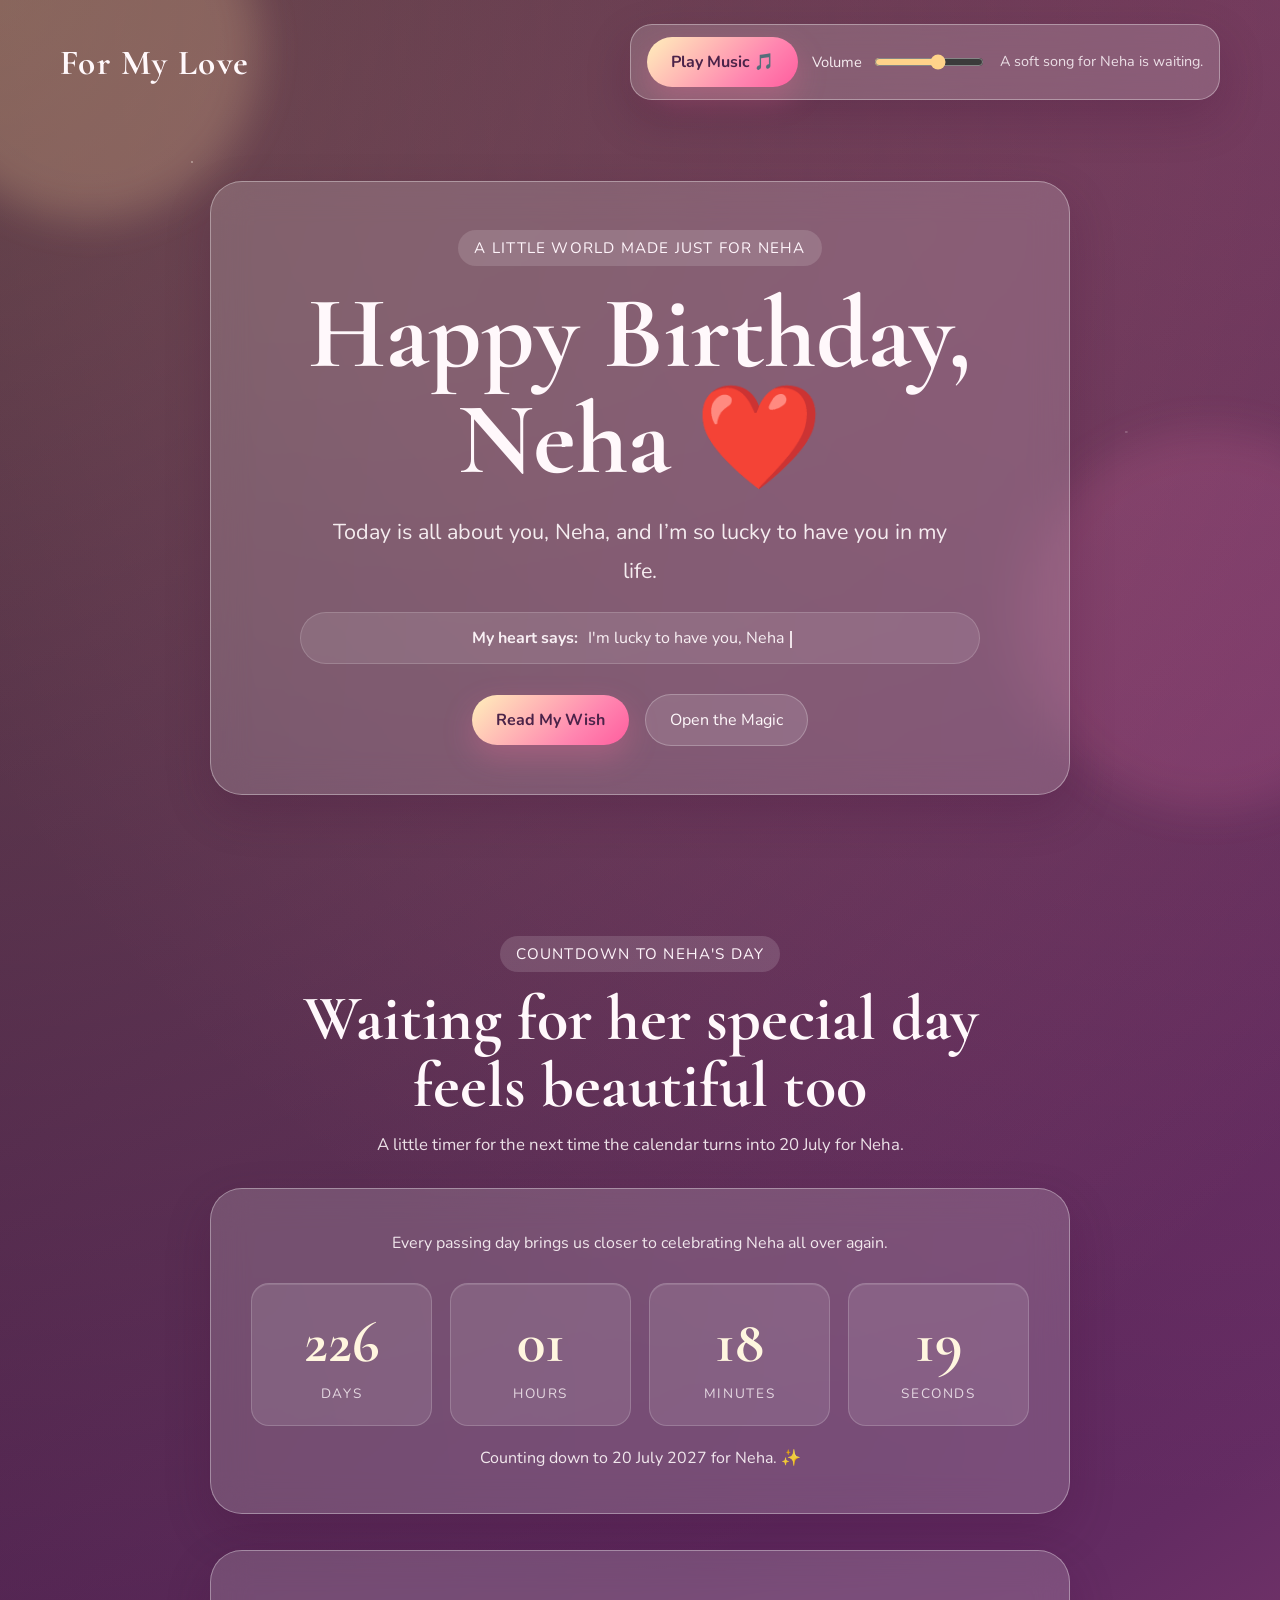
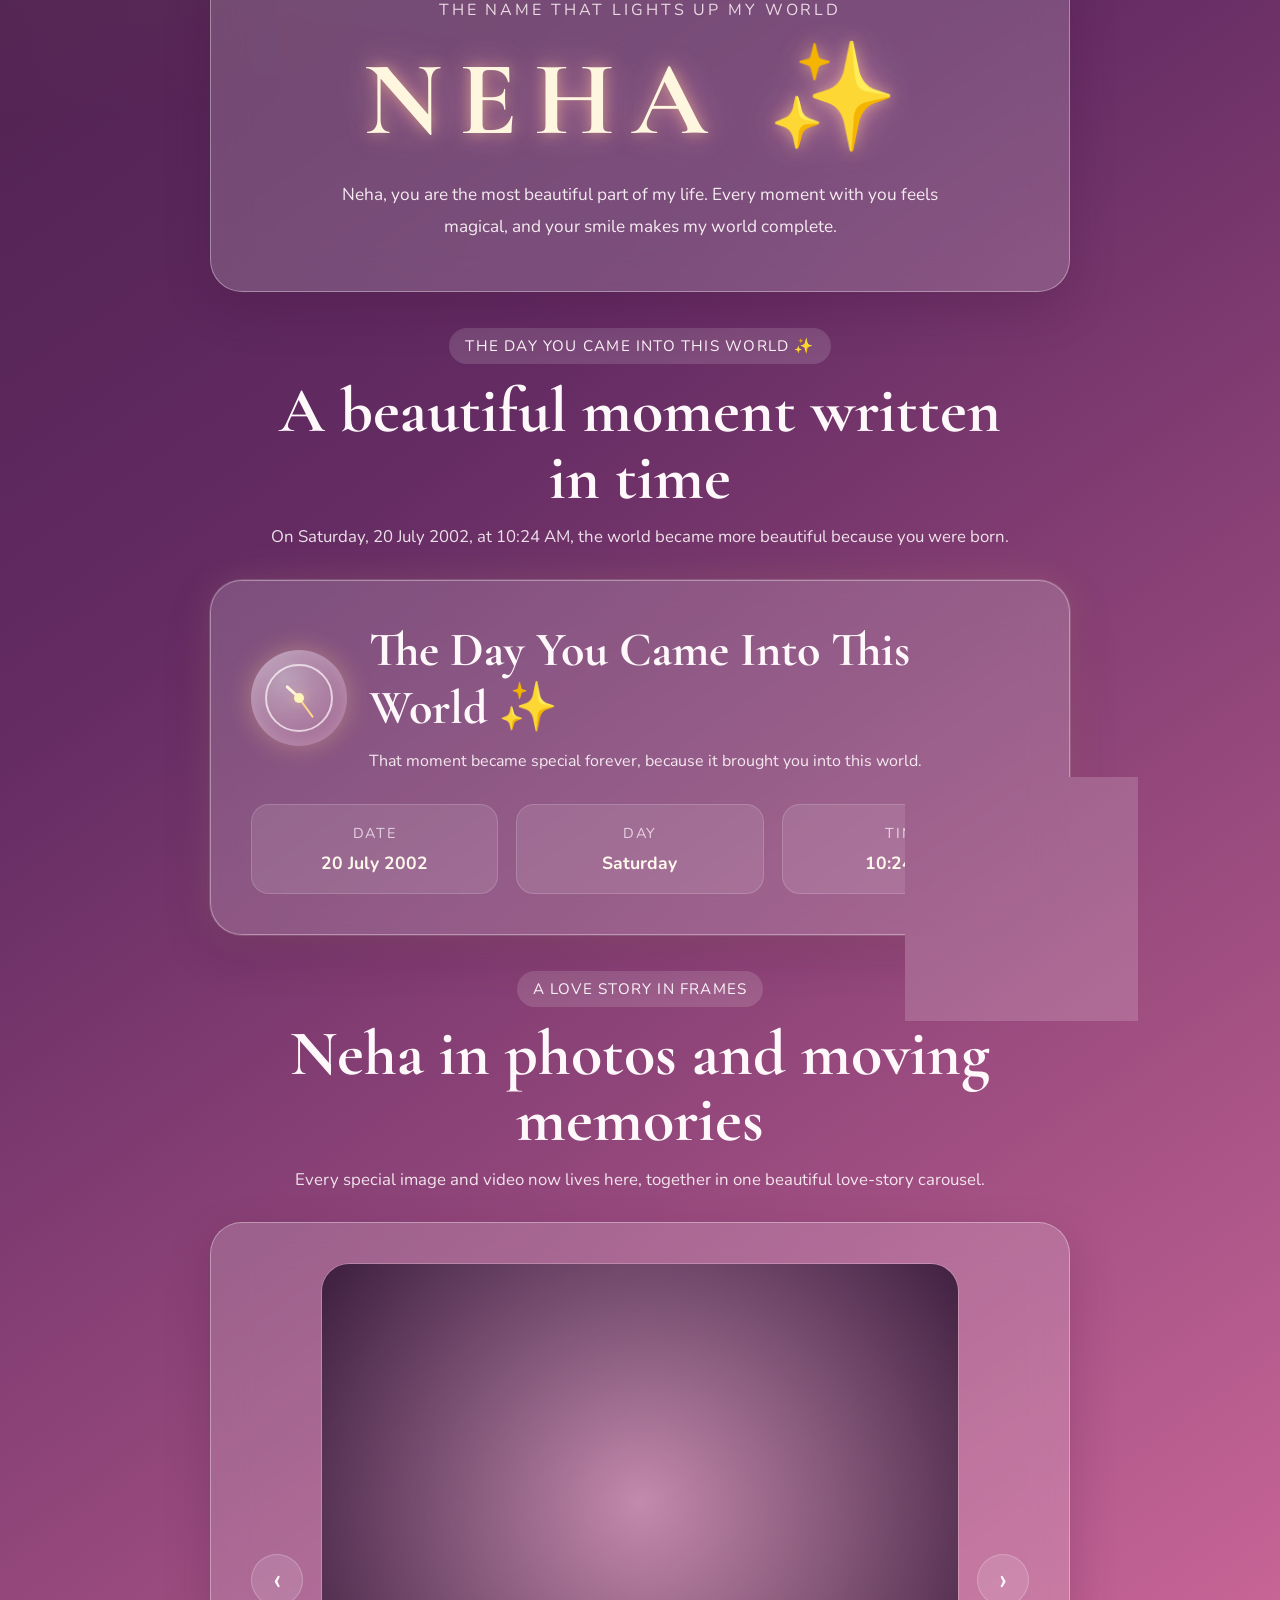
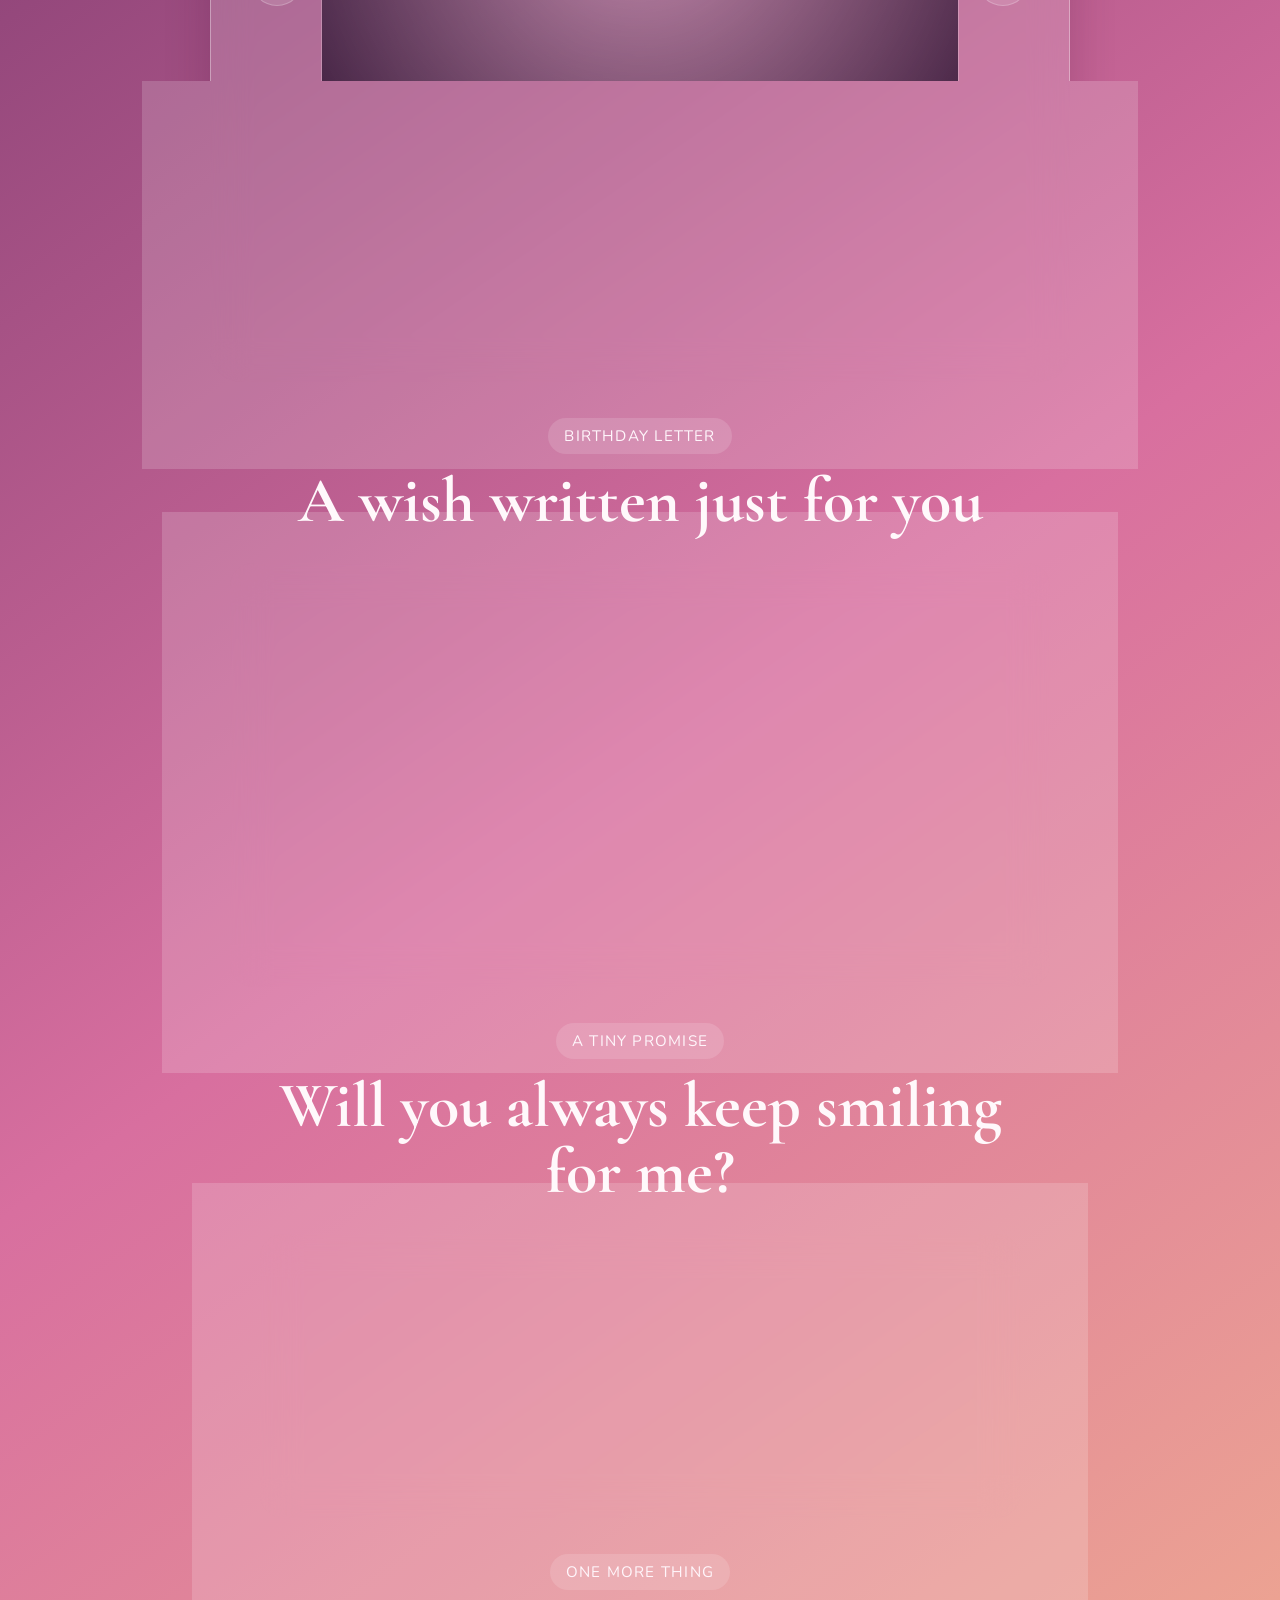
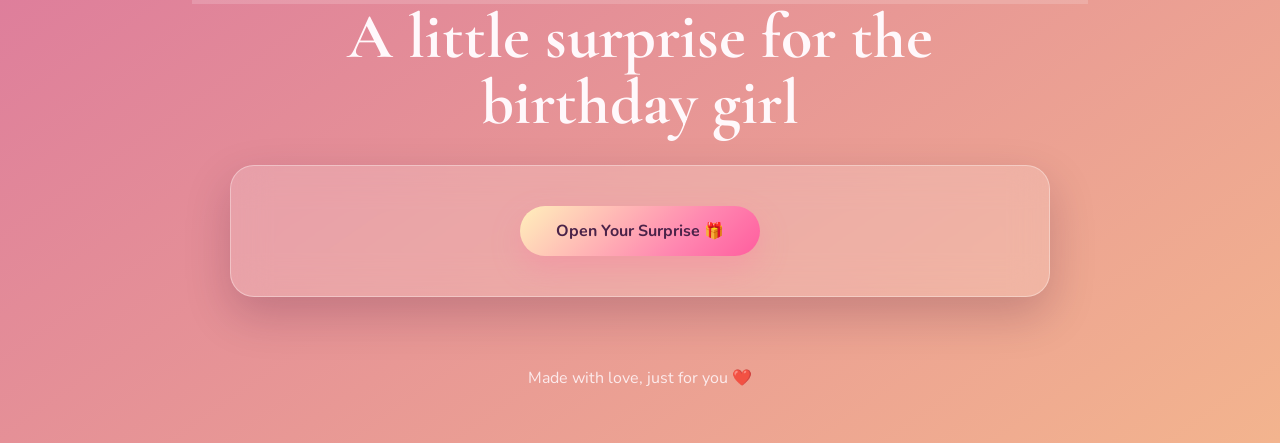
==== index.html @ b8c67d90 "first commit" ====
<!DOCTYPE html>
<html lang="en">
  <head>
    <meta charset="UTF-8" />
    <meta name="viewport" content="width=device-width, initial-scale=1.0" />
    <title>Happy Birthday, Neha</title>
    <link rel="preconnect" href="https://fonts.googleapis.com" />
    <link rel="preconnect" href="https://fonts.gstatic.com" crossorigin />
    <link
      href="https://fonts.googleapis.com/css2?family=Cormorant+Garamond:wght@500;600;700&family=Nunito:wght@400;500;600;700&display=swap"
      rel="stylesheet"
    />
    <link rel="stylesheet" href="style.css" />
  </head>
  <body>
    <div class="night-sky" aria-hidden="true"></div>
    <div class="background-glow background-glow-one"></div>
    <div class="background-glow background-glow-two"></div>

    <!-- Decorative floating elements created by JavaScript -->
    <div class="floating-decor" id="floatingDecor" aria-hidden="true"></div>
    <div class="petal-layer" id="petalLayer" aria-hidden="true"></div>

    <header class="hero">
      <nav class="top-bar">
        <div class="brand">For My Love</div>
        <div class="music-panel glass-card">
          <button class="music-button" id="musicToggle" type="button" aria-pressed="false">
            Play Music 🎵
          </button>
          <label class="volume-wrap" for="volumeControl">
            <span>Volume</span>
            <input
              id="volumeControl"
              class="volume-control"
              type="range"
              min="0"
              max="1"
              step="0.05"
              value="0.6"
            />
          </label>
          <p class="music-status" id="musicStatus">A soft song for Neha is waiting.</p>
        </div>
      </nav>

      <section class="hero-content glass-card">
        <p class="hero-tag">A little world made just for Neha</p>
        <h1>Happy Birthday, Neha ❤️</h1>
        <p class="hero-subtitle">
          Today is all about you, Neha, and I’m so lucky to have you in my life.
        </p>
        <div class="typing-wrapper">
          <span class="typing-prefix">My heart says:</span>
          <span class="typing-text" id="typingText" aria-live="polite"></span>
        </div>
        <div class="hero-actions">
          <a class="primary-button" href="#message">Read My Wish</a>
          <a class="secondary-button" href="#birthStory">Open the Magic</a>
        </div>
      </section>
    </header>

    <main>
      <section class="countdown-section section-shell" id="countdown">
        <div class="section-heading">
          <span class="eyebrow">Countdown To Neha's Day</span>
          <h2>Waiting for her special day feels beautiful too</h2>
          <p>
            A little timer for the next time the calendar turns into 20 July for Neha.
          </p>
        </div>

        <div class="countdown-card glass-card">
          <p class="countdown-intro">
            Every passing day brings us closer to celebrating Neha all over again.
          </p>
          <div class="countdown-grid" aria-live="polite">
            <article class="countdown-item">
              <span class="countdown-value" id="daysValue">00</span>
              <span class="countdown-label">Days</span>
            </article>
            <article class="countdown-item">
              <span class="countdown-value" id="hoursValue">00</span>
              <span class="countdown-label">Hours</span>
            </article>
            <article class="countdown-item">
              <span class="countdown-value" id="minutesValue">00</span>
              <span class="countdown-label">Minutes</span>
            </article>
            <article class="countdown-item">
              <span class="countdown-value" id="secondsValue">00</span>
              <span class="countdown-label">Seconds</span>
            </article>
          </div>
          <p class="countdown-note" id="countdownNote">
            Counting down to the next birthday sunrise for Neha. ✨
          </p>
        </div>
      </section>

      <section class="name-section section-shell">
        <div class="name-card glass-card">
          <p class="name-label">The name that lights up my world</p>
          <h2 class="glowing-name">NEHA ✨</h2>
          <p class="name-message">
            Neha, you are the most beautiful part of my life. Every moment with you
            feels magical, and your smile makes my world complete.
          </p>
        </div>
      </section>

      <section class="birth-story section-shell" id="birthStory">
        <div class="section-heading">
          <span class="eyebrow">The Day You Came Into This World ✨</span>
          <h2>A beautiful moment written in time</h2>
          <p>
            On Saturday, 20 July 2002, at 10:24 AM, the world became more beautiful
            because you were born.
          </p>
        </div>

        <div class="timeline-card glass-card">
          <div class="timeline-intro">
            <div class="clock-icon" aria-hidden="true">
              <div class="clock-face">
                <span class="clock-hand hour-hand"></span>
                <span class="clock-hand minute-hand"></span>
                <span class="clock-center"></span>
              </div>
            </div>
            <div>
              <h3>The Day You Came Into This World ✨</h3>
              <p>
                That moment became special forever, because it brought you into this
                world.
              </p>
            </div>
          </div>

          <div class="timeline-grid">
            <article class="timeline-item">
              <span class="timeline-label">Date</span>
              <strong>20 July 2002</strong>
            </article>
            <article class="timeline-item">
              <span class="timeline-label">Day</span>
              <strong>Saturday</strong>
            </article>
            <article class="timeline-item">
              <span class="timeline-label">Time</span>
              <strong>10:24 AM</strong>
            </article>
          </div>
        </div>
      </section>

      <section class="slideshow-section section-shell" id="slideshow">
        <div class="section-heading">
          <span class="eyebrow">A Love Story In Frames</span>
          <h2>Neha in photos and moving memories</h2>
          <p>
            Every special image and video now lives here, together in one beautiful
            love-story carousel.
          </p>
        </div>

        <div class="slideshow-card glass-card">
          <div class="slideshow-shell">
            <button class="slide-arrow slide-prev" id="slidePrev" type="button" aria-label="Previous slide">
              ‹
            </button>

            <div class="slides-viewport">
              <div class="slides-track" id="slidesTrack">
                <article class="slide-item">
                  <div class="slide-media-shell slide-media-shell-portrait">
                    <video class="slide-media slide-media-portrait" autoplay muted loop playsinline preload="metadata">
                      <source
                        src="images/WhatsApp Video 2026-05-11 at 11.07.41 AM.mp4"
                        type="video/mp4"
                      />
                    </video>
                  </div>
                  <div class="slide-copy">
                    <span class="slide-tag">Video Memory</span>
                    <h3>Neha's Smile</h3>
                    <p>Your smile makes my world complete in the softest way.</p>
                  </div>
                </article>

                <article class="slide-item">
                  <div class="slide-media-shell">
                    <video class="slide-media" autoplay muted loop playsinline preload="metadata">
                      <source
                        src="images/WhatsApp Video 2026-05-11 at 11.40.16 AM.mp4"
                        type="video/mp4"
                      />
                    </video>
                  </div>
                  <div class="slide-copy">
                    <span class="slide-tag">Golden Moment</span>
                    <h3>Golden Memories</h3>
                    <p>Every moment with you feels magical, warm, and unforgettable.</p>
                  </div>
                </article>

                <article class="slide-item">
                  <img
                  src="images/WhatsApp Image 2026-05-11 at 11.11.38 AM.jpeg"
                  alt="Neha in a lovely portrait"
                  />
                  <div class="slide-copy">
                    <span class="slide-tag">Photo Memory</span>
                    <h3>My Happy Place</h3>
                    <p>Neha, being with you turns ordinary moments into beautiful memories.</p>
                  </div>
                </article>

                <article class="slide-item">
                  <img
                  src="images/WhatsApp Image 2026-05-11 at 11.11.37 AM.jpeg"
                  alt="A lovely memory full of warmth"
                  />
                  <div class="slide-copy">
                    <span class="slide-tag">Forever Frame</span>
                    <h3>Forever Us</h3>
                    <p>Every picture of you feels like a memory I want to keep forever.</p>
                  </div>
                </article>
              </div>
            </div>

            <button class="slide-arrow slide-next" id="slideNext" type="button" aria-label="Next slide">
              ›
            </button>
          </div>

          <div class="slide-dots" id="slideDots" aria-label="Slideshow navigation"></div>
        </div>
      </section>

      <section class="message-section section-shell" id="message">
        <div class="section-heading">
          <span class="eyebrow">Birthday Letter</span>
          <h2>A wish written just for you</h2>
        </div>

        <article class="message-card glass-card">
          <!-- You can edit this full message and personalize it even more -->
          <p>
            Neha, on your birthday, I just want to remind you how incredibly special
            you are to me. You make my world brighter in ways words can barely explain.
            Your smile is my favorite place, your kindness is my comfort, and your heart
            is one of the most beautiful things I’ve ever known.
          </p>
          <p>
            Thank you for being you, for bringing warmth into my days, and for making
            life feel softer, sweeter, and more meaningful. I hope this birthday brings
            you endless happiness, peaceful moments, beautiful surprises, and all the
            love that your heart deserves.
          </p>
          <p>
            Neha, you deserve to be celebrated today and every day, because you are truly
            precious. I hope this new year of your life is filled with laughter, growth,
            little miracles, and dreams coming true. No matter what, I’ll always be
            cheering for you with all my heart.
          </p>
          <p class="message-signoff">
            Happy Birthday once again, Neha. You are, and always will be, the most
            beautiful part of my life. ❤️
          </p>
        </article>
      </section>

      <section class="question-section section-shell">
        <div class="section-heading">
          <span class="eyebrow">A Tiny Promise</span>
          <h2>Will you always keep smiling for me?</h2>
        </div>

        <div class="question-card glass-card">
          <div class="question-actions" id="questionZone">
            <button class="primary-button" id="yesButton" type="button">Yes ❤️</button>
            <button class="no-button" id="noButton" type="button">No 😅</button>
          </div>
          <p class="question-response" id="questionResponse" aria-live="polite"></p>
        </div>
      </section>

      <section class="surprise-section section-shell" id="surprise">
        <div class="section-heading">
          <span class="eyebrow">One More Thing</span>
          <h2>A little surprise for the birthday girl</h2>
        </div>

        <div class="surprise-card glass-card">
          <button class="primary-button surprise-button" id="surpriseButton" type="button">
            Open Your Surprise 🎁
          </button>

          <div class="surprise-reveal hidden" id="surpriseReveal">
            <div class="heart-burst" id="heartBurst" aria-hidden="true"></div>
            <h3>You are deeply loved</h3>
            <p>
              Neha, if I could wrap every warm feeling, every grateful thought, and every
              heartbeat full of love into one gift, it would still not be enough to show
              how much you mean to me. I hope today surrounds you with joy, sweetness,
              and the kind of love that stays with you long after the candles are out.
            </p>
            <p class="final-promise">
              No matter how many birthdays pass, I hope you always feel cherished,
              protected, celebrated, and loved exactly the way your heart deserves.
            </p>
            <p class="final-signature">Forever yours, with all my love, always. ❤️</p>
          </div>
        </div>
      </section>
    </main>

    <footer class="footer">
      <p>Made with love, just for you ❤️</p>
    </footer>

    <!-- Audio file added for the birthday music control -->
    <audio
      id="bgMusic"
      src="audio/Yaen Endral Video Song  Idharkuthaane Aasaipattai Balakumara  Ashwin, Swathi.mp3"
      loop
      preload="auto"
    ></audio>

    <script src="script.js"></script>
  </body>
</html>
---- style.css ----
:root {
  --bg-deep: #3a1639;
  --bg-mid: #7b2f6d;
  --bg-soft: #f39cc1;
  --accent-gold: #ffd38a;
  --accent-rose: #ff7bac;
  --accent-blush: rgba(255, 240, 246, 0.72);
  --text-main: #fff8fb;
  --text-dark: #4b2349;
  --glass-bg: rgba(255, 255, 255, 0.17);
  --glass-border: rgba(255, 255, 255, 0.35);
  --shadow-soft: 0 18px 45px rgba(65, 14, 54, 0.22);
  --shadow-strong: 0 24px 60px rgba(57, 10, 56, 0.28);
  --radius-xl: 32px;
  --radius-lg: 24px;
  --radius-md: 18px;
  --max-width: 1160px;
}

* {
  box-sizing: border-box;
}

html {
  scroll-behavior: smooth;
}

body {
  margin: 0;
  min-height: 100vh;
  font-family: "Nunito", sans-serif;
  color: var(--text-main);
  background:
    radial-gradient(circle at top left, rgba(255, 211, 138, 0.26), transparent 32%),
    radial-gradient(circle at top right, rgba(255, 123, 172, 0.22), transparent 28%),
    linear-gradient(145deg, #2b1130 0%, #632b62 38%, #d86f9f 72%, #f3b48e 100%);
  overflow-x: hidden;
}

.night-sky {
  position: fixed;
  inset: 0;
  z-index: -3;
  background:
    radial-gradient(circle at 15% 18%, rgba(255, 255, 255, 0.6) 0 1px, transparent 1.5px),
    radial-gradient(circle at 72% 25%, rgba(255, 255, 255, 0.45) 0 1px, transparent 1.5px),
    radial-gradient(circle at 42% 62%, rgba(255, 255, 255, 0.5) 0 1px, transparent 1.5px),
    radial-gradient(circle at 88% 48%, rgba(255, 255, 255, 0.35) 0 1px, transparent 1.5px),
    radial-gradient(circle at 25% 82%, rgba(255, 255, 255, 0.42) 0 1px, transparent 1.5px);
  opacity: 0.55;
}

img {
  display: block;
  width: 100%;
}

a {
  color: inherit;
  text-decoration: none;
}

button {
  font: inherit;
  cursor: pointer;
}

.background-glow {
  position: fixed;
  border-radius: 50%;
  filter: blur(20px);
  z-index: -2;
  opacity: 0.7;
}

.background-glow-one {
  top: -120px;
  left: -80px;
  width: 340px;
  height: 340px;
  background: rgba(255, 215, 160, 0.32);
}

.background-glow-two {
  right: -120px;
  bottom: 10%;
  width: 380px;
  height: 380px;
  background: rgba(255, 124, 183, 0.2);
}

.floating-decor,
.heart-burst,
.confetti-layer,
.petal-layer {
  pointer-events: none;
}

.floating-decor {
  position: fixed;
  inset: 0;
  z-index: -1;
  overflow: hidden;
}

.float-item {
  position: absolute;
  bottom: -10vh;
  color: rgba(255, 255, 255, 0.65);
  animation: floatUp linear infinite;
  user-select: none;
}

.petal-layer {
  position: fixed;
  inset: 0;
  z-index: -1;
  overflow: hidden;
}

.petal {
  position: absolute;
  top: -12vh;
  color: rgba(255, 214, 231, 0.75);
  font-size: 1rem;
  animation: petalFall linear infinite;
  filter: drop-shadow(0 0 8px rgba(255, 195, 221, 0.2));
}

.hero {
  min-height: 100vh;
  padding: 24px;
  display: flex;
  flex-direction: column;
  justify-content: space-between;
}

.top-bar,
.section-shell,
.footer {
  width: min(100%, var(--max-width));
  margin: 0 auto;
}

.top-bar {
  display: flex;
  align-items: center;
  justify-content: space-between;
  gap: 16px;
}

.music-panel {
  display: flex;
  align-items: center;
  gap: 14px;
  padding: 12px 16px;
  border-radius: 22px;
}

.brand {
  font-family: "Cormorant Garamond", serif;
  font-size: clamp(1.6rem, 4vw, 2.2rem);
  font-weight: 700;
  letter-spacing: 0.04em;
}

.glass-card {
  background: var(--glass-bg);
  backdrop-filter: blur(18px);
  -webkit-backdrop-filter: blur(18px);
  border: 1px solid var(--glass-border);
  box-shadow: var(--shadow-soft);
}

.hero-content {
  width: min(100%, 860px);
  margin: auto;
  padding: clamp(28px, 5vw, 48px);
  border-radius: var(--radius-xl);
  text-align: center;
}

.hero-tag,
.eyebrow {
  display: inline-block;
  margin: 0 0 14px;
  padding: 8px 16px;
  border-radius: 999px;
  background: rgba(255, 255, 255, 0.14);
  color: #fff5fb;
  font-size: 0.95rem;
  letter-spacing: 0.08em;
  text-transform: uppercase;
}

.hero-content h1,
.section-heading h2,
.surprise-reveal h3 {
  font-family: "Cormorant Garamond", serif;
  line-height: 1.04;
}

.hero-content h1 {
  margin: 0;
  font-size: clamp(3rem, 8vw, 6.5rem);
}

.hero-subtitle {
  width: min(100%, 620px);
  margin: 20px auto 0;
  font-size: clamp(1.05rem, 2.4vw, 1.35rem);
  line-height: 1.8;
  color: rgba(255, 248, 251, 0.92);
}

.typing-wrapper {
  display: inline-flex;
  flex-wrap: wrap;
  justify-content: center;
  gap: 10px;
  width: min(100%, 680px);
  margin-top: 22px;
  padding: 14px 20px;
  border-radius: 999px;
  background: rgba(255, 255, 255, 0.1);
  border: 1px solid rgba(255, 255, 255, 0.16);
}

.typing-prefix,
.typing-text {
  font-size: 1rem;
  color: rgba(255, 248, 251, 0.95);
}

.typing-prefix {
  font-weight: 700;
}

.typing-text {
  min-width: 220px;
  text-align: left;
  position: relative;
}

.typing-text::after {
  content: "";
  display: inline-block;
  width: 2px;
  height: 1.1em;
  margin-left: 6px;
  vertical-align: middle;
  background: rgba(255, 248, 251, 0.85);
  animation: blinkCaret 0.8s steps(1) infinite;
}

.hero-actions,
.question-actions {
  display: flex;
  justify-content: center;
  align-items: center;
  flex-wrap: wrap;
  gap: 16px;
  margin-top: 30px;
}

.primary-button,
.secondary-button,
.music-button,
.no-button {
  border: none;
  transition:
    transform 0.28s ease,
    box-shadow 0.28s ease,
    background 0.28s ease,
    opacity 0.28s ease;
}

.primary-button,
.music-button {
  padding: 14px 24px;
  border-radius: 999px;
  background: linear-gradient(135deg, #fff0bb, #ff86b0 68%, #ff5d9e);
  color: var(--text-dark);
  box-shadow: 0 12px 30px rgba(255, 112, 159, 0.28);
  font-weight: 700;
}

.secondary-button,
.no-button {
  padding: 14px 24px;
  border-radius: 999px;
  background: rgba(255, 255, 255, 0.12);
  color: var(--text-main);
  border: 1px solid rgba(255, 255, 255, 0.24);
}

.volume-wrap {
  display: flex;
  align-items: center;
  gap: 10px;
  color: rgba(255, 248, 251, 0.92);
  font-size: 0.92rem;
}

.volume-control {
  width: 110px;
  accent-color: #ffd38a;
}

.music-status {
  margin: 0;
  max-width: 220px;
  color: rgba(255, 248, 251, 0.84);
  font-size: 0.9rem;
  line-height: 1.5;
}

.primary-button:hover,
.secondary-button:hover,
.music-button:hover,
.gallery-card:hover,
.surprise-button:hover {
  transform: translateY(-3px);
  box-shadow: var(--shadow-strong);
}

.section-shell {
  padding: 36px 24px 0;
}

.name-card,
.timeline-card,
.countdown-card,
.slideshow-card {
  width: min(100%, 860px);
  margin: 0 auto;
}

.name-card {
  padding: clamp(28px, 5vw, 48px);
  border-radius: var(--radius-xl);
  text-align: center;
}

.name-label {
  margin: 0;
  letter-spacing: 0.18em;
  text-transform: uppercase;
  color: rgba(255, 241, 247, 0.85);
}

.glowing-name {
  margin: 14px 0 16px;
  font-family: "Cormorant Garamond", serif;
  font-size: clamp(3rem, 10vw, 6.6rem);
  letter-spacing: 0.16em;
  color: #fff6df;
  text-shadow:
    0 0 14px rgba(255, 214, 143, 0.5),
    0 0 28px rgba(255, 123, 172, 0.42),
    0 0 48px rgba(255, 255, 255, 0.24);
  animation: glowPulse 2.8s ease-in-out infinite;
}

.name-message {
  width: min(100%, 660px);
  margin: 0 auto;
  line-height: 1.85;
  font-size: 1.08rem;
  color: rgba(255, 248, 251, 0.92);
}

.countdown-card,
.slideshow-card {
  padding: clamp(24px, 4vw, 40px);
  border-radius: var(--radius-xl);
}

.slideshow-card {
  min-height: 760px;
}

.countdown-intro,
.countdown-note {
  margin: 0;
  text-align: center;
  line-height: 1.8;
  color: rgba(255, 248, 251, 0.9);
}

.countdown-grid {
  display: grid;
  grid-template-columns: repeat(4, minmax(0, 1fr));
  gap: 18px;
  margin: 26px 0 18px;
}

.countdown-item {
  padding: 22px 16px;
  border-radius: var(--radius-md);
  background: rgba(255, 255, 255, 0.1);
  border: 1px solid rgba(255, 255, 255, 0.18);
  text-align: center;
  box-shadow: inset 0 1px 0 rgba(255, 255, 255, 0.12);
}

.countdown-value {
  display: block;
  font-family: "Cormorant Garamond", serif;
  font-size: clamp(2.3rem, 6vw, 3.7rem);
  font-weight: 700;
  color: #fff6df;
}

.countdown-label {
  display: block;
  margin-top: 6px;
  letter-spacing: 0.12em;
  text-transform: uppercase;
  font-size: 0.85rem;
  color: rgba(255, 248, 251, 0.78);
}

.timeline-card {
  padding: clamp(24px, 4vw, 40px);
  border-radius: var(--radius-xl);
  position: relative;
  overflow: hidden;
  box-shadow:
    var(--shadow-soft),
    0 0 0 1px rgba(255, 255, 255, 0.15),
    0 0 38px rgba(255, 215, 160, 0.15);
}

.timeline-card::before {
  content: "";
  position: absolute;
  inset: auto -10% -35% auto;
  width: 220px;
  height: 220px;
  border-radius: 50%;
  background: radial-gradient(circle, rgba(255, 212, 146, 0.24), transparent 68%);
  pointer-events: none;
}

.timeline-intro {
  display: grid;
  grid-template-columns: auto 1fr;
  gap: 22px;
  align-items: center;
}

.timeline-intro h3 {
  margin: 0 0 10px;
  font-family: "Cormorant Garamond", serif;
  font-size: clamp(2rem, 4vw, 3rem);
}

.timeline-intro p {
  margin: 0;
  line-height: 1.8;
  color: rgba(255, 248, 251, 0.9);
}

.clock-icon {
  display: grid;
  place-items: center;
  width: 96px;
  height: 96px;
  border-radius: 50%;
  background: radial-gradient(circle at 35% 30%, rgba(255, 255, 255, 0.45), rgba(255, 136, 183, 0.18));
  box-shadow:
    0 0 24px rgba(255, 211, 138, 0.34),
    inset 0 0 16px rgba(255, 255, 255, 0.28);
}

.clock-face {
  position: relative;
  width: 68px;
  height: 68px;
  border-radius: 50%;
  border: 2px solid rgba(255, 248, 251, 0.7);
  animation: floatClock 3s ease-in-out infinite;
}

.clock-hand,
.clock-center {
  position: absolute;
  left: 50%;
  top: 50%;
  transform-origin: bottom center;
}

.hour-hand {
  width: 3px;
  height: 18px;
  margin-left: -1.5px;
  margin-top: -18px;
  border-radius: 999px;
  background: #fff6df;
  transform: rotate(312deg);
}

.minute-hand {
  width: 2px;
  height: 24px;
  margin-left: -1px;
  margin-top: -24px;
  border-radius: 999px;
  background: #ffd48e;
  transform: rotate(144deg);
  animation: clockTick 8s linear infinite;
}

.clock-center {
  width: 10px;
  height: 10px;
  margin-left: -5px;
  margin-top: -5px;
  border-radius: 50%;
  background: #fff4bc;
  box-shadow: 0 0 12px rgba(255, 212, 146, 0.6);
}

.timeline-grid {
  display: grid;
  grid-template-columns: repeat(3, minmax(0, 1fr));
  gap: 18px;
  margin-top: 28px;
}

.timeline-item {
  padding: 18px;
  border-radius: var(--radius-md);
  background: rgba(255, 255, 255, 0.1);
  border: 1px solid rgba(255, 255, 255, 0.16);
  text-align: center;
}

.timeline-label {
  display: block;
  margin-bottom: 8px;
  font-size: 0.9rem;
  letter-spacing: 0.12em;
  text-transform: uppercase;
  color: rgba(255, 248, 251, 0.74);
}

.timeline-item strong {
  font-size: 1.1rem;
  color: #fff9ec;
}

.section-heading {
  text-align: center;
  margin: 0 auto 28px;
  width: min(100%, 760px);
}

.section-heading h2 {
  margin: 0 0 12px;
  font-size: clamp(2.2rem, 5vw, 4rem);
}

.section-heading p {
  margin: 0;
  font-size: 1.05rem;
  line-height: 1.7;
  color: rgba(255, 248, 251, 0.88);
}

.message-card,
.question-card,
.surprise-card {
  border-radius: var(--radius-lg);
  overflow: hidden;
}
.surprise-reveal h3 {
  margin: 0 0 10px;
  font-size: 1.45rem;
}

.message-card p,
.question-response,
.surprise-reveal p {
  margin: 0;
  line-height: 1.8;
  color: rgba(255, 248, 251, 0.92);
}

.message-card,
.question-card,
.surprise-card {
  padding: clamp(24px, 4vw, 40px);
}

.slideshow-shell {
  display: grid;
  grid-template-columns: auto 1fr auto;
  gap: 18px;
  align-items: center;
}

.slides-viewport {
  overflow: hidden;
  border-radius: 28px;
}

.slides-track {
  display: flex;
  transition: transform 0.55s ease;
}

.slide-item {
  min-width: 100%;
  overflow: hidden;
  border-radius: 28px;
  background: rgba(255, 255, 255, 0.08);
  border: 1px solid rgba(255, 255, 255, 0.16);
}

.slide-item img,
.slide-item video {
  height: min(58vw, 450px);
  width: 100%;
  object-fit: cover;
  object-position: center;
}

.slide-media-shell {
  display: flex;
  justify-content: center;
  align-items: center;
  background:
    radial-gradient(circle at center, rgba(255, 255, 255, 0.12), rgba(43, 17, 48, 0.86));
}

.slide-media {
  background: transparent;
}

.slide-media-shell-portrait {
  padding: 24px 24px 0;
}

.slide-media-portrait {
  width: min(100%, 450px);
  height: min(90vw, 700px);
  object-fit: contain;
  object-position: center top;
  border-radius: 24px;
}

.slide-copy {
  padding: 20px 22px 24px;
}

.slide-tag {
  display: inline-flex;
  margin-bottom: 10px;
  padding: 7px 12px;
  border-radius: 999px;
  background: rgba(255, 255, 255, 0.12);
  border: 1px solid rgba(255, 255, 255, 0.16);
  color: #fff4bc;
  font-size: 0.84rem;
  letter-spacing: 0.08em;
  text-transform: uppercase;
}

.slide-copy h3 {
  margin: 0 0 8px;
  font-size: 1.65rem;
  font-family: "Cormorant Garamond", serif;
}

.slide-copy p {
  margin: 0;
  line-height: 1.8;
  color: rgba(255, 248, 251, 0.9);
}

.slide-arrow {
  width: 52px;
  height: 52px;
  border-radius: 50%;
  border: 1px solid rgba(255, 255, 255, 0.22);
  background: rgba(255, 255, 255, 0.12);
  color: #fff8fb;
  font-size: 2rem;
  line-height: 1;
}

.slide-dots {
  display: flex;
  justify-content: center;
  gap: 10px;
  margin-top: 20px;
}

.slide-dot {
  width: 12px;
  height: 12px;
  padding: 0;
  border: none;
  border-radius: 50%;
  background: rgba(255, 255, 255, 0.3);
}

.slide-dot.is-active {
  background: #fff4bc;
  box-shadow: 0 0 12px rgba(255, 244, 188, 0.45);
}

.message-card {
  width: min(100%, 820px);
  margin: 0 auto;
}

.message-card p + p {
  margin-top: 18px;
}

.message-signoff {
  color: #fff4bc;
  font-weight: 700;
}

.question-card {
  width: min(100%, 760px);
  margin: 0 auto;
  position: relative;
}

.question-actions {
  position: relative;
  min-height: 130px;
}

.no-button {
  position: relative;
}

.question-response {
  min-height: 32px;
  text-align: center;
  margin-top: 10px;
  font-weight: 700;
  color: #fff1a5;
}

.surprise-card {
  width: min(100%, 820px);
  margin: 0 auto;
  text-align: center;
}

.surprise-button {
  min-width: 240px;
}

.surprise-reveal {
  margin-top: 24px;
  padding: 28px;
  border-radius: var(--radius-md);
  background: rgba(255, 255, 255, 0.08);
  border: 1px solid rgba(255, 255, 255, 0.18);
  position: relative;
  overflow: hidden;
}

.final-promise {
  margin-top: 18px !important;
}

.final-signature {
  margin-top: 16px !important;
  color: #fff4bc !important;
  font-weight: 700;
}

.hidden {
  display: none;
}

.heart-burst {
  position: relative;
  height: 80px;
  margin-bottom: 10px;
}

.burst-heart {
  position: absolute;
  bottom: -4px;
  left: 50%;
  transform: translateX(-50%);
  font-size: 1.4rem;
  opacity: 0;
  animation: burstHeart 1.8s ease forwards;
}

.confetti-layer {
  position: fixed;
  inset: 0;
  overflow: hidden;
  z-index: 50;
}

.confetti-piece {
  position: absolute;
  top: -10vh;
  width: 12px;
  height: 18px;
  border-radius: 6px;
  animation: confettiFall linear forwards;
}

.footer {
  padding: 54px 24px 38px;
  text-align: center;
  color: rgba(255, 248, 251, 0.85);
}

@keyframes floatUp {
  from {
    transform: translate3d(0, 0, 0) rotate(0deg);
    opacity: 0;
  }

  12% {
    opacity: 0.8;
  }

  to {
    transform: translate3d(0, -120vh, 0) rotate(18deg);
    opacity: 0;
  }
}

@keyframes petalFall {
  from {
    transform: translate3d(0, 0, 0) rotate(0deg);
    opacity: 0;
  }

  12% {
    opacity: 0.95;
  }

  to {
    transform: translate3d(var(--petal-drift), 118vh, 0) rotate(240deg);
    opacity: 0;
  }
}

@keyframes blinkCaret {
  50% {
    opacity: 0;
  }
}

@keyframes glowPulse {
  50% {
    transform: scale(1.02);
    text-shadow:
      0 0 18px rgba(255, 214, 143, 0.64),
      0 0 34px rgba(255, 123, 172, 0.58),
      0 0 56px rgba(255, 255, 255, 0.3);
  }
}

@keyframes floatClock {
  50% {
    transform: translateY(-4px);
  }
}

@keyframes clockTick {
  from {
    transform: rotate(144deg);
  }

  to {
    transform: rotate(504deg);
  }
}

@keyframes burstHeart {
  0% {
    opacity: 0;
    transform: translate(-50%, 22px) scale(0.6);
  }

  20% {
    opacity: 1;
  }

  100% {
    opacity: 0;
    transform: translate(calc(-50% + var(--x-shift)), calc(-92px + var(--y-shift))) scale(1.3);
  }
}

@keyframes confettiFall {
  from {
    transform: translate3d(0, 0, 0) rotate(0deg);
    opacity: 1;
  }

  to {
    transform: translate3d(var(--drift), 120vh, 0) rotate(680deg);
    opacity: 0.95;
  }
}

@media (max-width: 900px) {
  .countdown-grid {
    grid-template-columns: repeat(2, minmax(0, 1fr));
  }
}

@media (max-width: 680px) {
  .hero {
    padding: 18px;
  }

  .top-bar {
    flex-direction: column;
  }

  .music-panel {
    width: 100%;
    flex-direction: column;
    align-items: stretch;
    text-align: center;
  }

  .volume-wrap {
    justify-content: center;
  }

  .music-status {
    max-width: none;
  }

  .hero-content {
    text-align: left;
  }

  .hero-subtitle {
    margin-left: 0;
  }

  .typing-wrapper {
    justify-content: flex-start;
    border-radius: 24px;
  }

  .typing-text {
    min-width: 0;
  }

  .hero-actions {
    justify-content: flex-start;
  }

  .section-shell {
    padding-inline: 18px;
  }

  .timeline-intro {
    grid-template-columns: 1fr;
    text-align: center;
  }

  .clock-icon {
    margin: 0 auto;
  }

  .timeline-grid {
    grid-template-columns: 1fr;
  }

  .countdown-grid {
    grid-template-columns: repeat(2, minmax(0, 1fr));
  }

  .slideshow-shell {
    grid-template-columns: 1fr;
  }

  .slide-arrow {
    display: none;
  }

  .slide-item img {
    height: 320px;
  }

  .slide-item video {
    height: 320px;
  }

  .slide-media-portrait {
    width: min(100%, 340px);
    height: 520px;
  }

  .slideshow-card {
    min-height: 680px;
  }

  .question-actions {
    min-height: 170px;
    align-items: flex-start;
  }
}

@media (prefers-reduced-motion: reduce) {
  html {
    scroll-behavior: auto;
  }

  *,
  *::before,
  *::after {
    animation-duration: 0.01ms !important;
    animation-iteration-count: 1 !important;
    transition-duration: 0.01ms !important;
  }
}
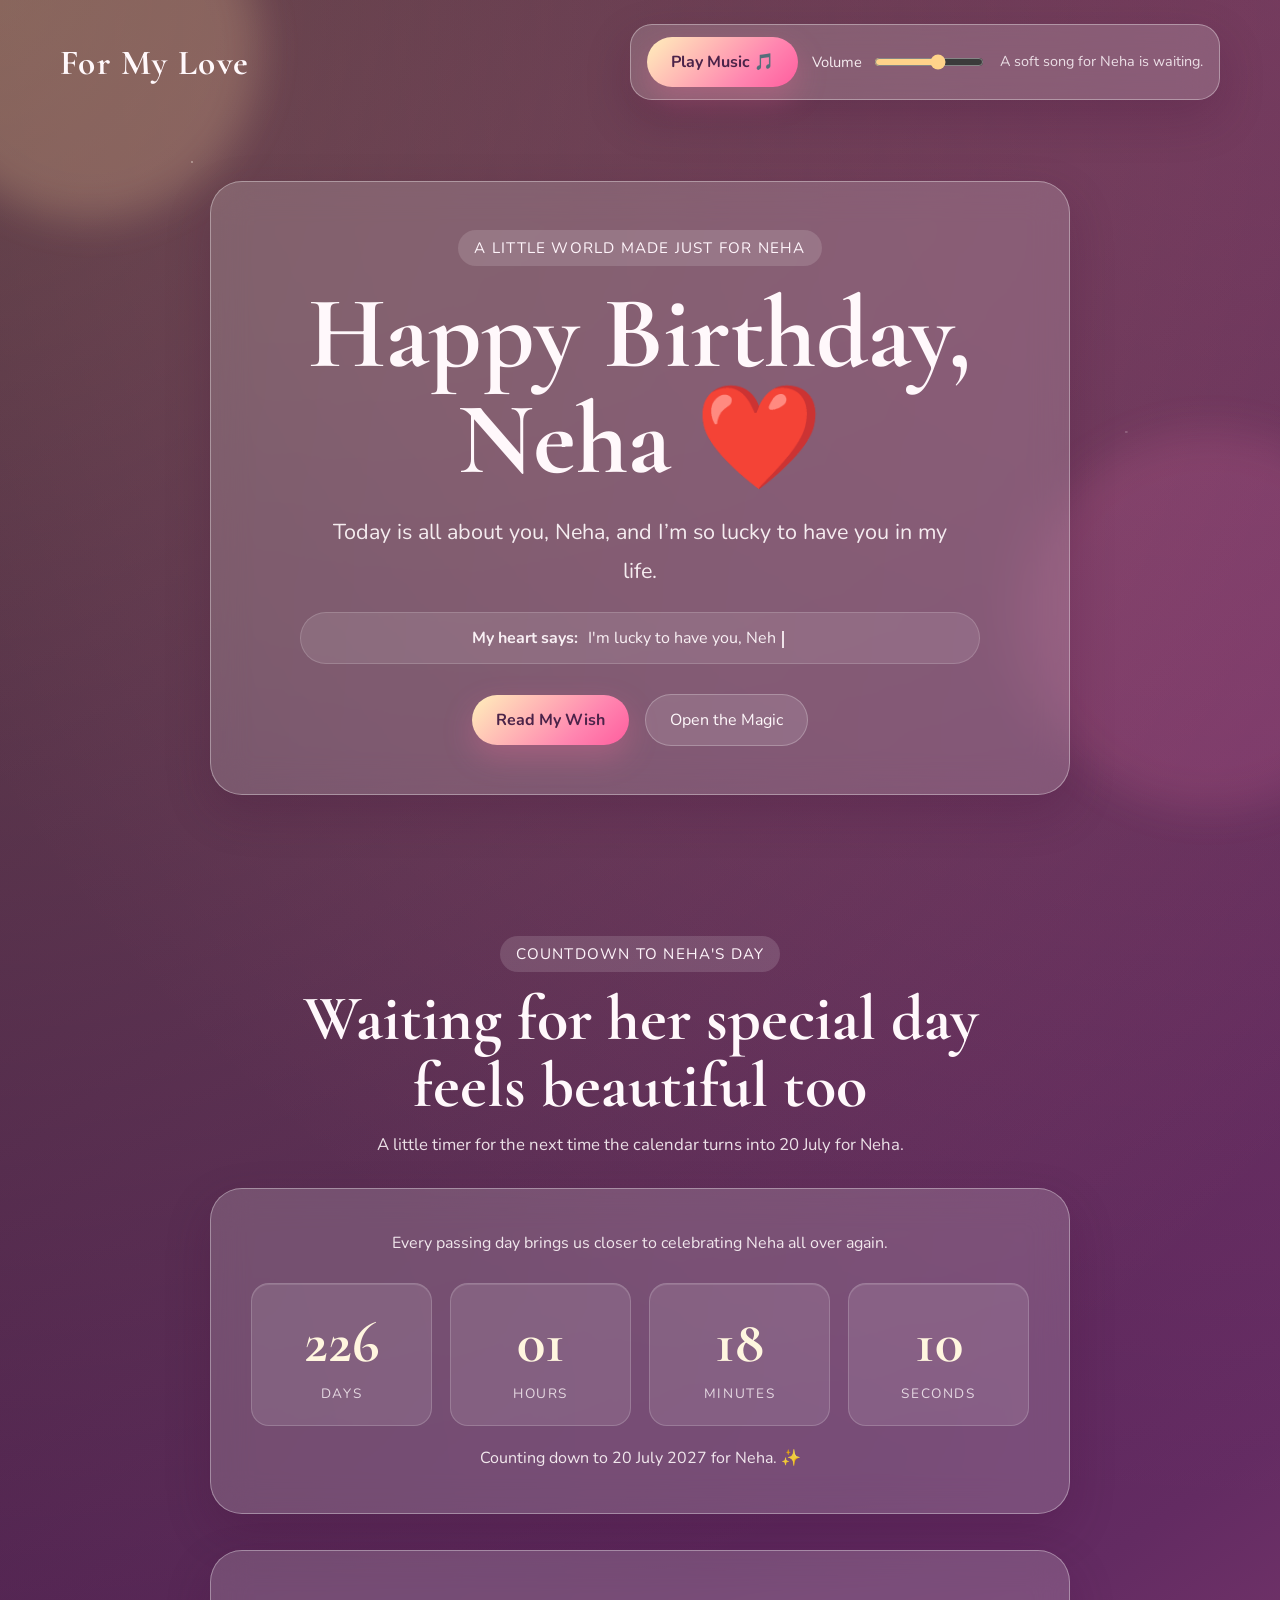
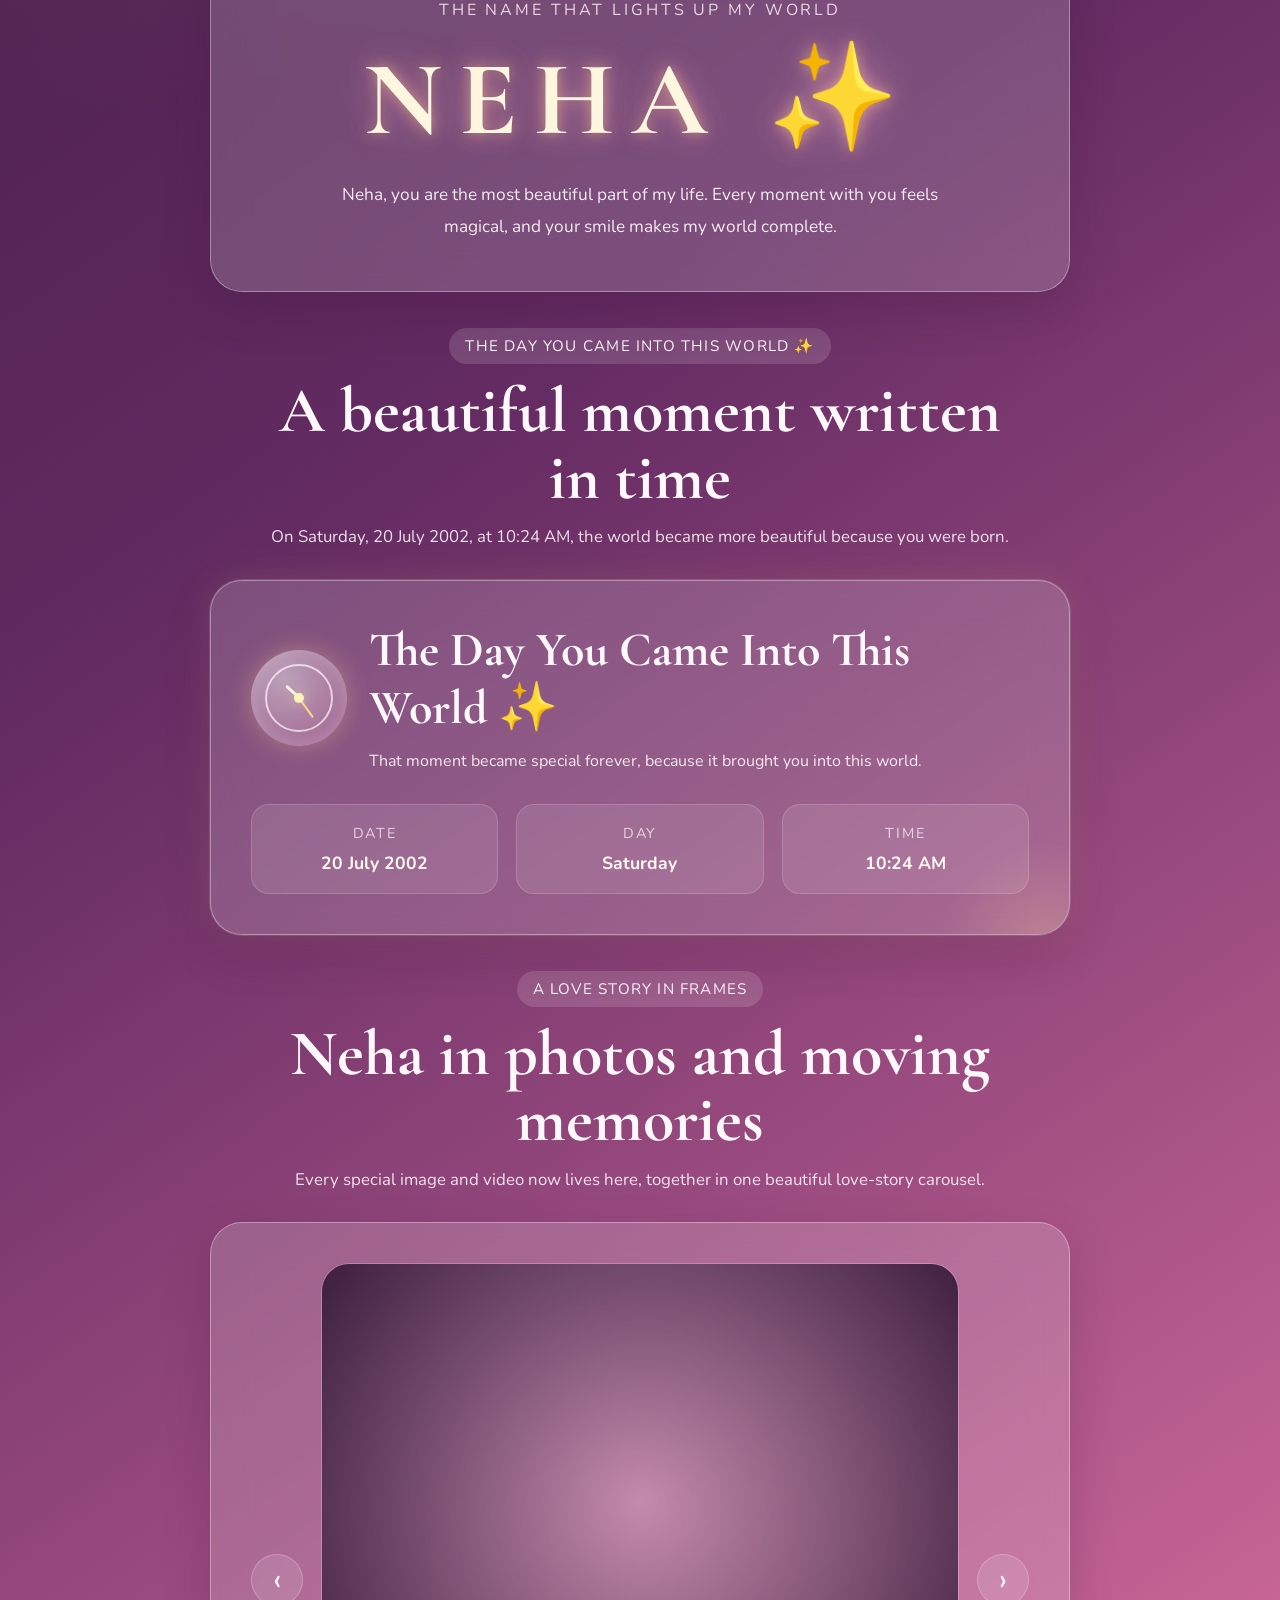
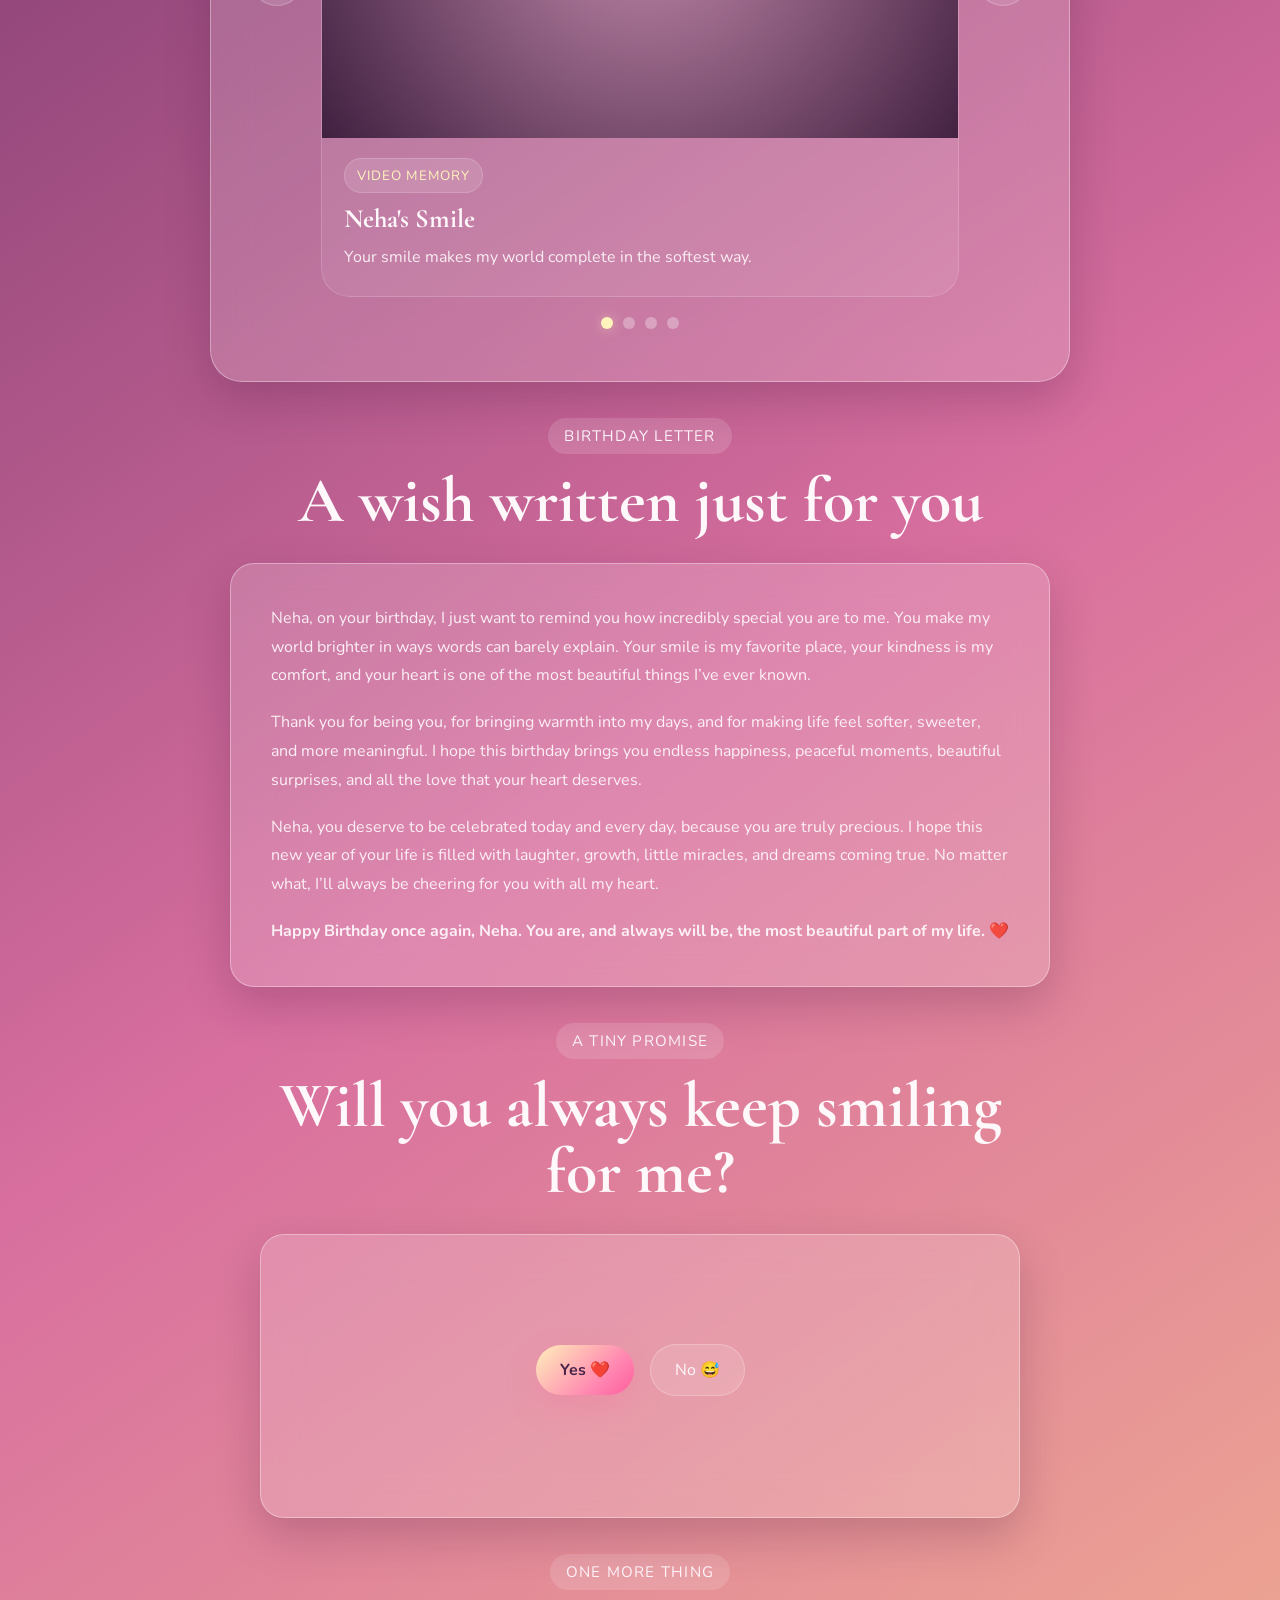
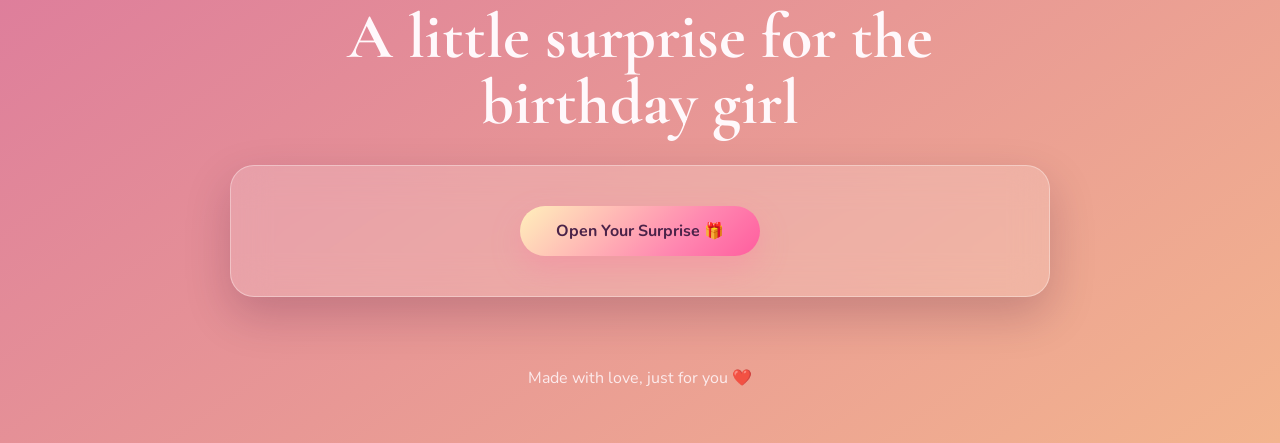
==== commit 856b0809: "final commit" ====
--- a/index.html
+++ b/index.html
@@ -64,15 +64,15 @@
     <main>
       <section class="countdown-section section-shell" id="countdown">
         <div class="section-heading">
-          <span class="eyebrow">Countdown To Neha's Day</span>
-          <h2>Waiting for her special day feels beautiful too</h2>
-          <p>
+          <span class="eyebrow" id="countdownEyebrow">Countdown To Neha's Day</span>
+          <h2 id="countdownHeading">Waiting for her special day feels beautiful too</h2>
+          <p id="countdownDescription">
             A little timer for the next time the calendar turns into 20 July for Neha.
           </p>
         </div>
 
         <div class="countdown-card glass-card">
-          <p class="countdown-intro">
+          <p class="countdown-intro" id="countdownIntro">
             Every passing day brings us closer to celebrating Neha all over again.
           </p>
           <div class="countdown-grid" aria-live="polite">
@@ -325,7 +325,7 @@
     <!-- Audio file added for the birthday music control -->
     <audio
       id="bgMusic"
-      src="audio/Yaen Endral Video Song  Idharkuthaane Aasaipattai Balakumara  Ashwin, Swathi.mp3"
+      src="audio/WhatsApp Audio 2026-05-11 at 3.15.20 PM.mpeg"
       loop
       preload="auto"
     ></audio>
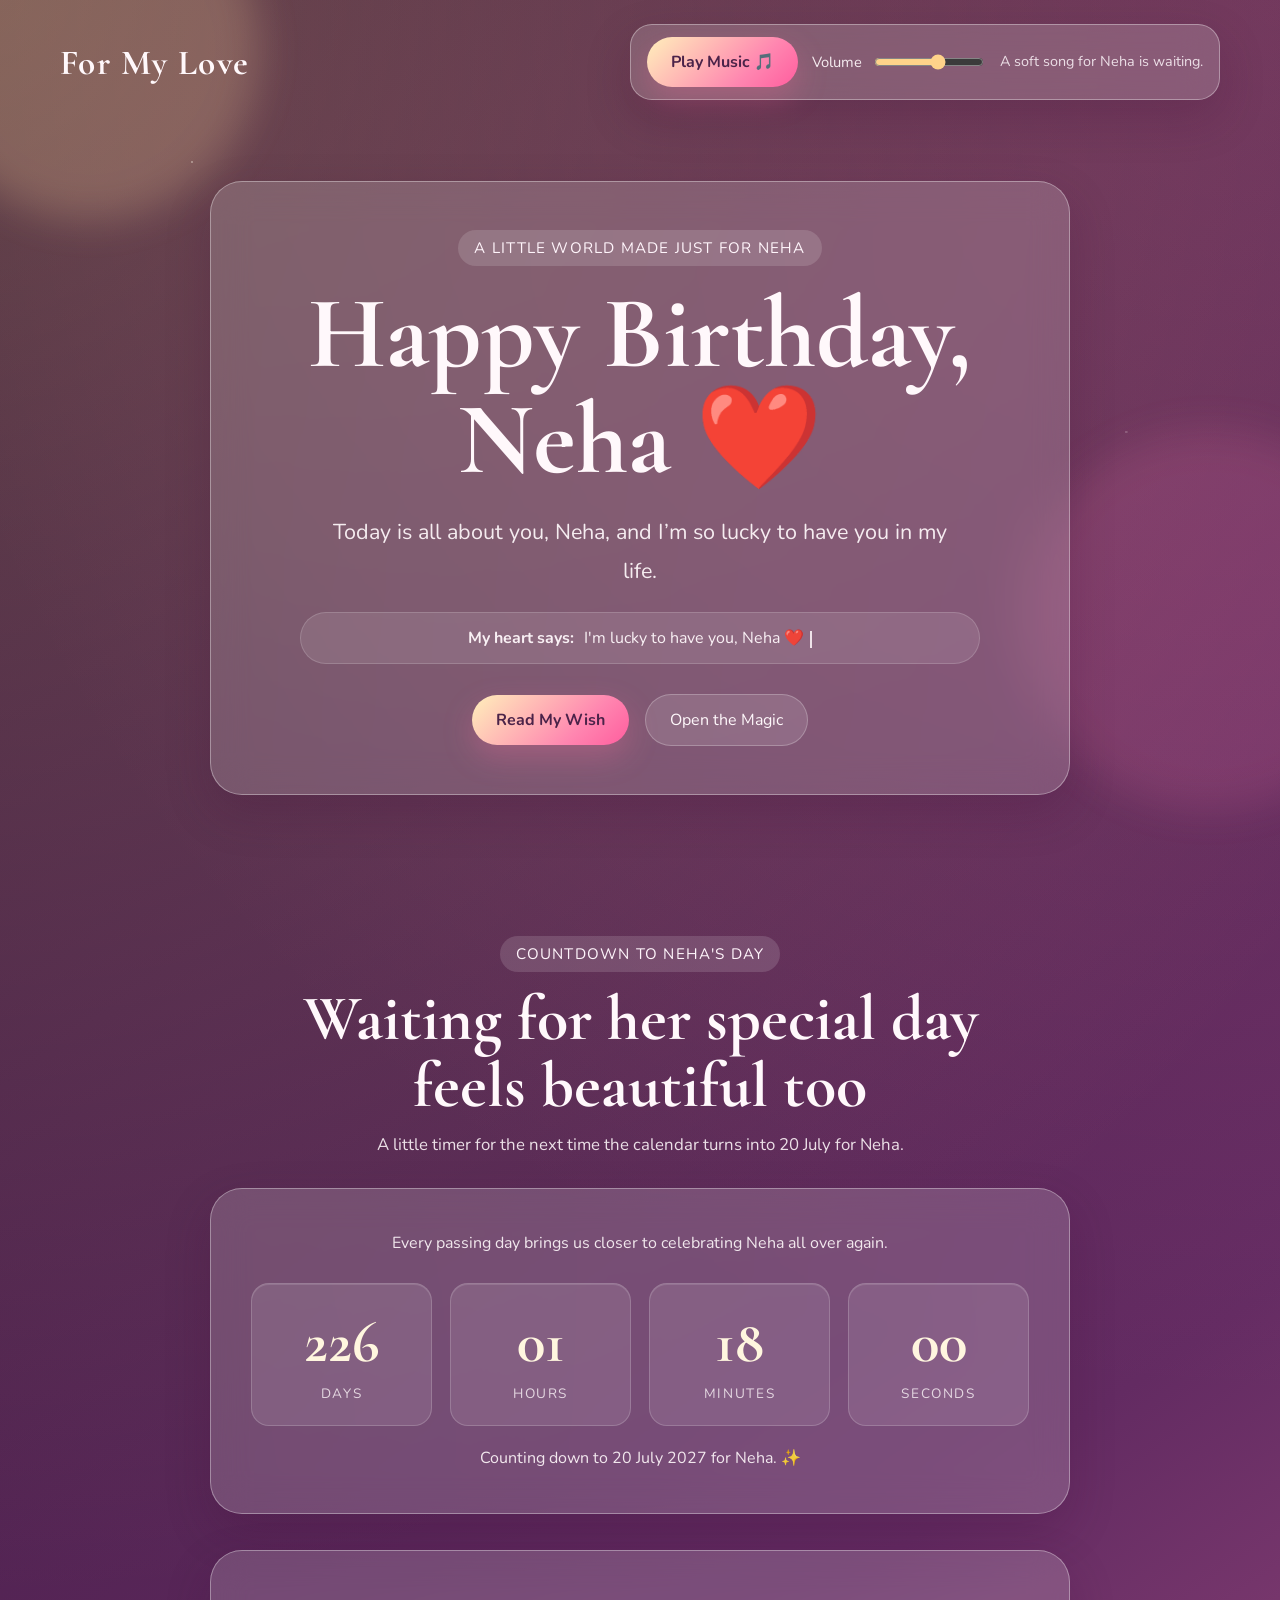
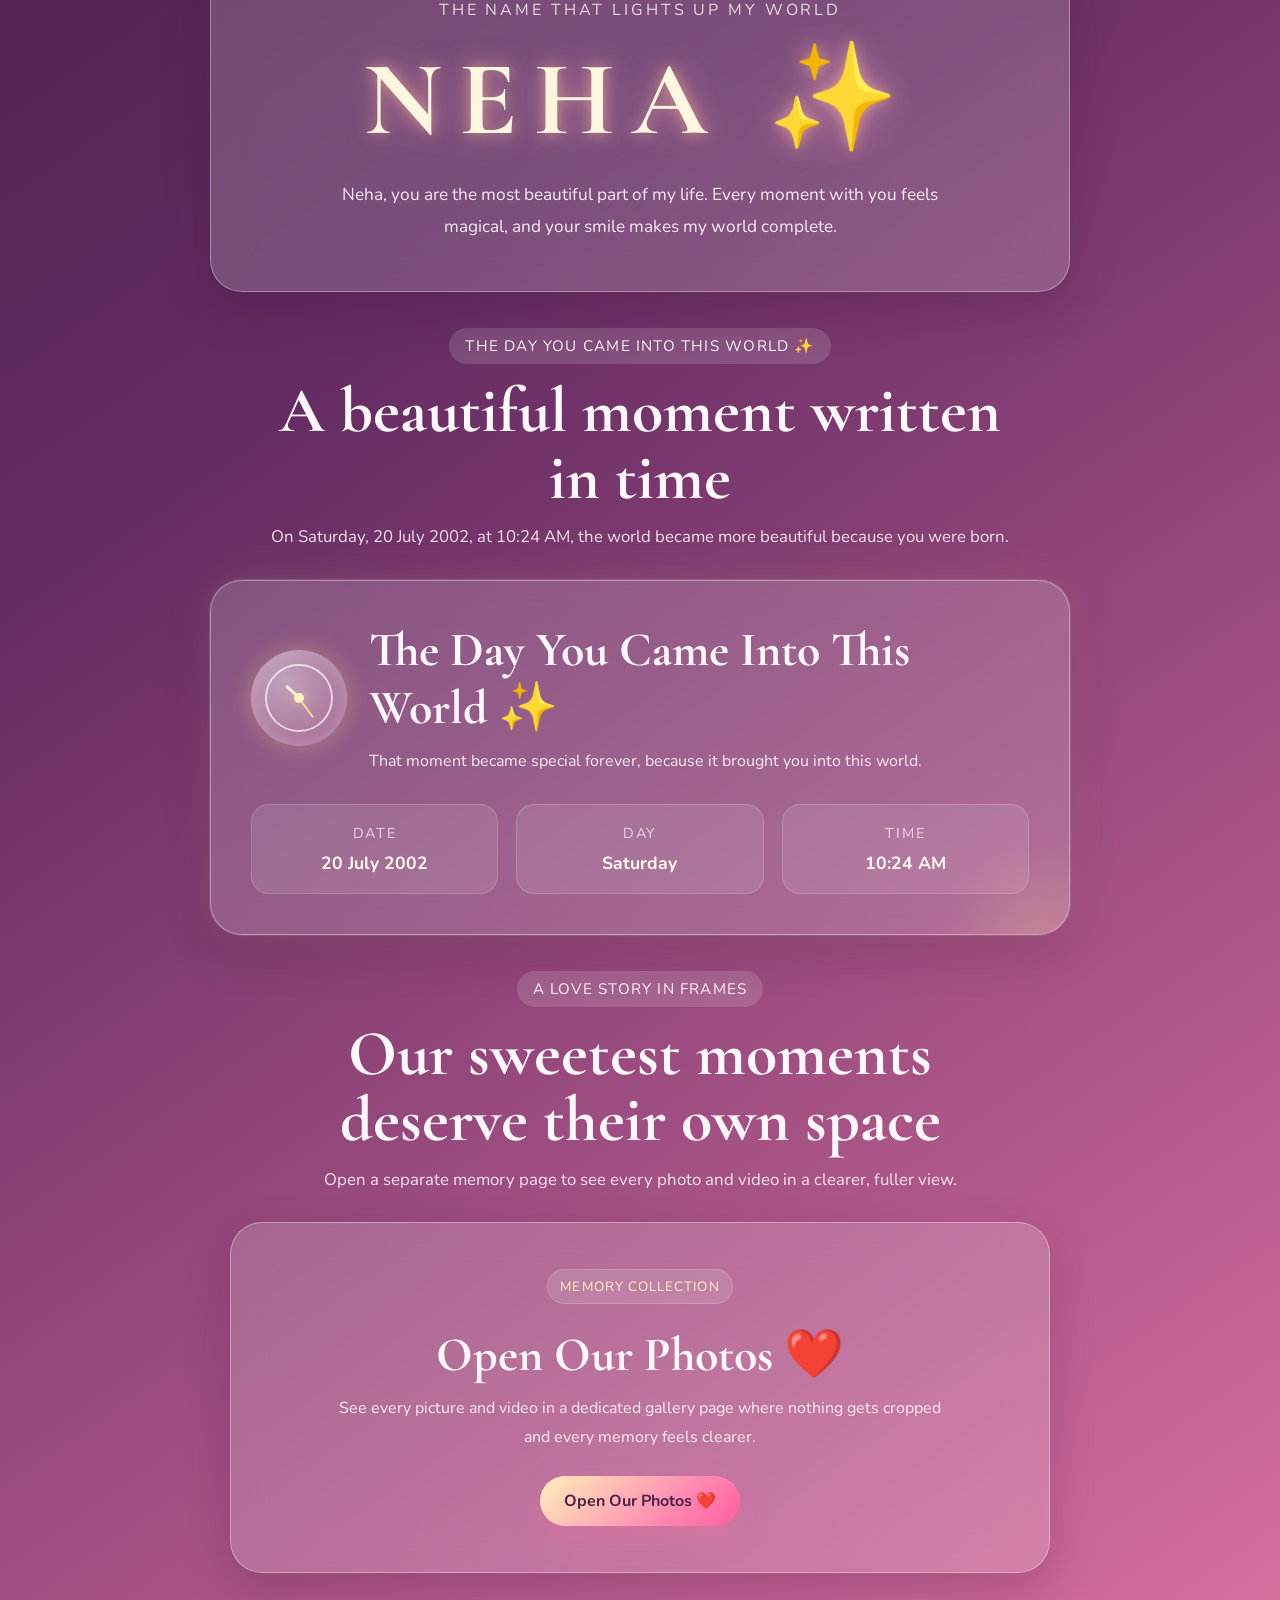
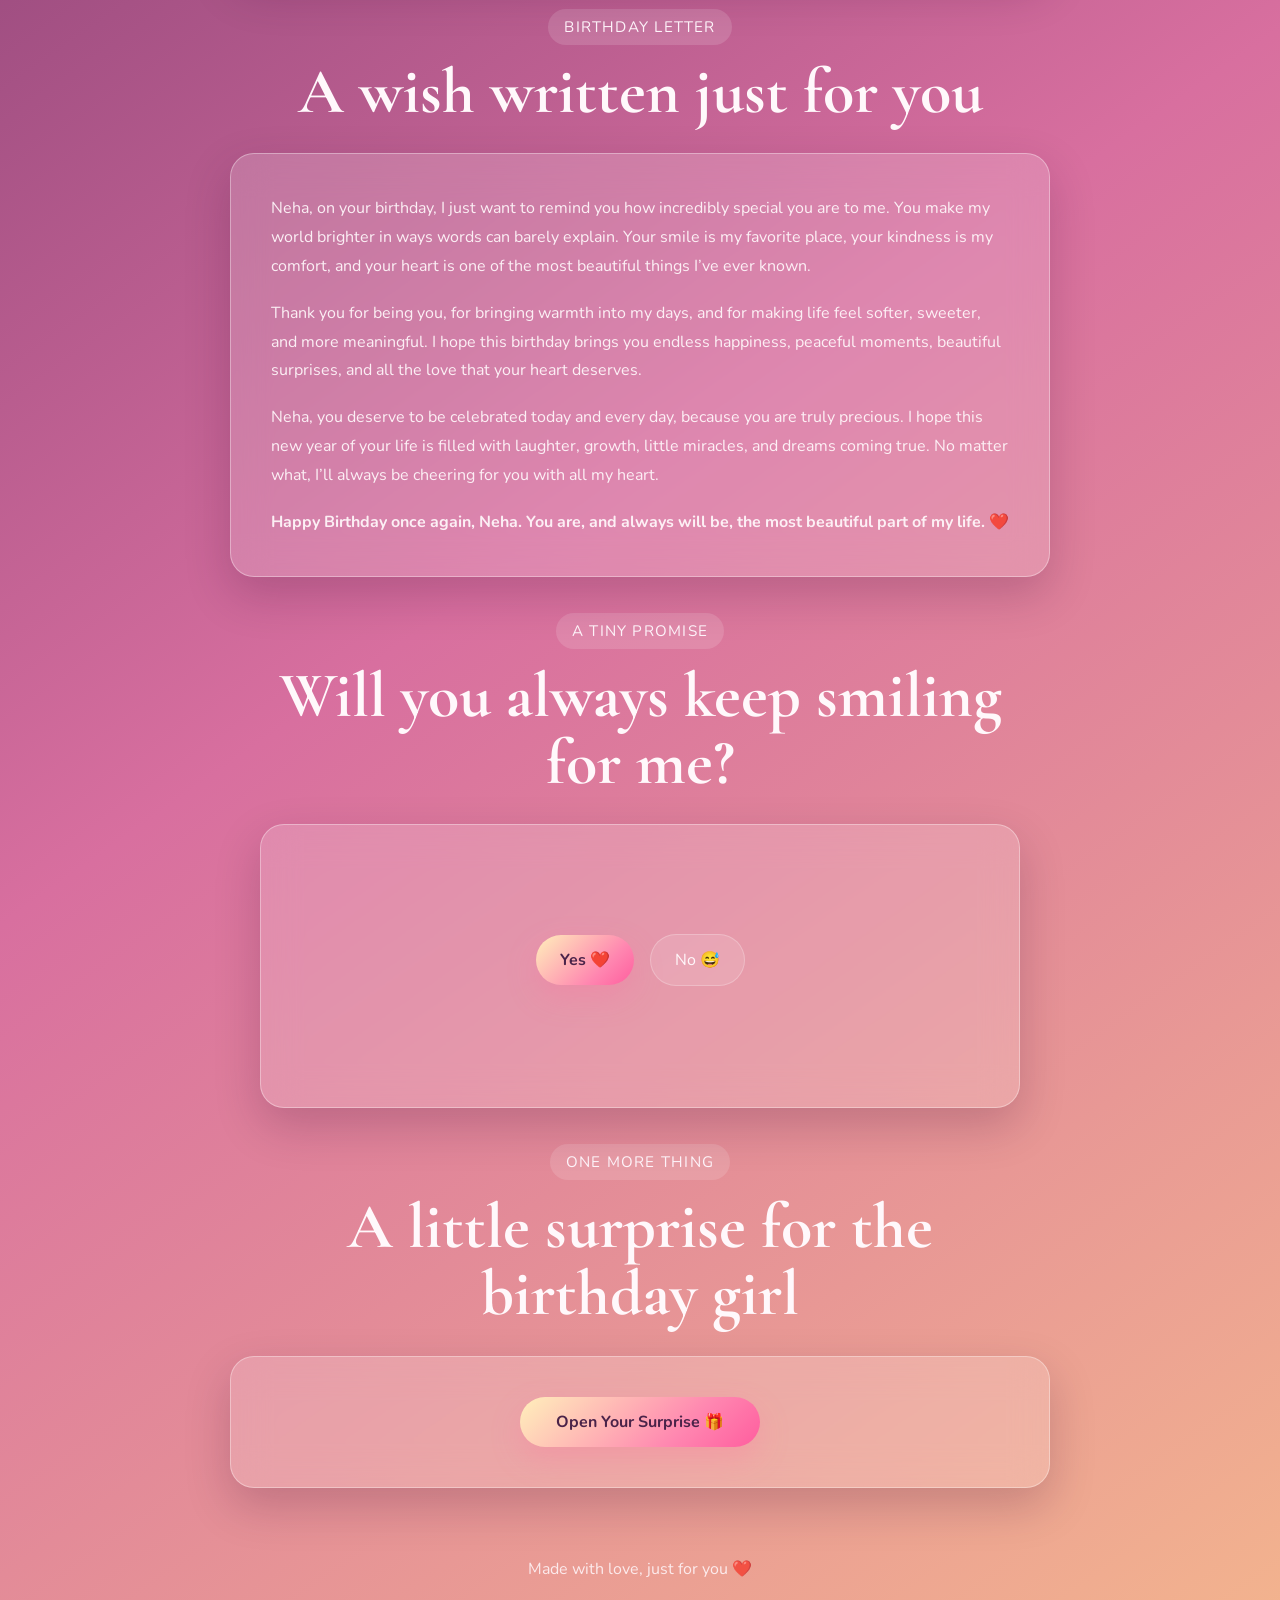
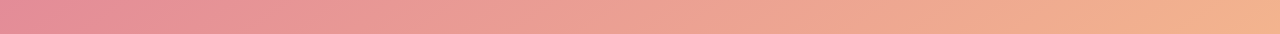
==== commit c500e3e5: "added photos" ====
--- a/index.html
+++ b/index.html
@@ -158,85 +158,23 @@
       <section class="slideshow-section section-shell" id="slideshow">
         <div class="section-heading">
           <span class="eyebrow">A Love Story In Frames</span>
-          <h2>Neha in photos and moving memories</h2>
-          <p>
-            Every special image and video now lives here, together in one beautiful
-            love-story carousel.
-          </p>
-        </div>
-
-        <div class="slideshow-card glass-card">
-          <div class="slideshow-shell">
-            <button class="slide-arrow slide-prev" id="slidePrev" type="button" aria-label="Previous slide">
-              ‹
-            </button>
-
-            <div class="slides-viewport">
-              <div class="slides-track" id="slidesTrack">
-                <article class="slide-item">
-                  <div class="slide-media-shell slide-media-shell-portrait">
-                    <video class="slide-media slide-media-portrait" autoplay muted loop playsinline preload="metadata">
-                      <source
-                        src="images/WhatsApp Video 2026-05-11 at 11.07.41 AM.mp4"
-                        type="video/mp4"
-                      />
-                    </video>
-                  </div>
-                  <div class="slide-copy">
-                    <span class="slide-tag">Video Memory</span>
-                    <h3>Neha's Smile</h3>
-                    <p>Your smile makes my world complete in the softest way.</p>
-                  </div>
-                </article>
-
-                <article class="slide-item">
-                  <div class="slide-media-shell">
-                    <video class="slide-media" autoplay muted loop playsinline preload="metadata">
-                      <source
-                        src="images/WhatsApp Video 2026-05-11 at 11.40.16 AM.mp4"
-                        type="video/mp4"
-                      />
-                    </video>
-                  </div>
-                  <div class="slide-copy">
-                    <span class="slide-tag">Golden Moment</span>
-                    <h3>Golden Memories</h3>
-                    <p>Every moment with you feels magical, warm, and unforgettable.</p>
-                  </div>
-                </article>
-
-                <article class="slide-item">
-                  <img
-                  src="images/WhatsApp Image 2026-05-11 at 11.11.38 AM.jpeg"
-                  alt="Neha in a lovely portrait"
-                  />
-                  <div class="slide-copy">
-                    <span class="slide-tag">Photo Memory</span>
-                    <h3>My Happy Place</h3>
-                    <p>Neha, being with you turns ordinary moments into beautiful memories.</p>
-                  </div>
-                </article>
-
-                <article class="slide-item">
-                  <img
-                  src="images/WhatsApp Image 2026-05-11 at 11.11.37 AM.jpeg"
-                  alt="A lovely memory full of warmth"
-                  />
-                  <div class="slide-copy">
-                    <span class="slide-tag">Forever Frame</span>
-                    <h3>Forever Us</h3>
-                    <p>Every picture of you feels like a memory I want to keep forever.</p>
-                  </div>
-                </article>
-              </div>
-            </div>
-
-            <button class="slide-arrow slide-next" id="slideNext" type="button" aria-label="Next slide">
-              ›
-            </button>
-          </div>
-
-          <div class="slide-dots" id="slideDots" aria-label="Slideshow navigation"></div>
+          <h2>Our sweetest moments deserve their own space</h2>
+          <p>
+            Open a separate memory page to see every photo and video in a clearer,
+            fuller view.
+          </p>
+        </div>
+
+        <div class="memory-cta-card glass-card">
+          <div class="memory-cta-copy">
+            <span class="slide-tag">Memory Collection</span>
+            <h3>Open Our Photos ❤️</h3>
+            <p>
+              See every picture and video in a dedicated gallery page where nothing gets
+              cropped and every memory feels clearer.
+            </p>
+          </div>
+          <a class="primary-button memory-cta-button" href="memories.html">Open Our Photos ❤️</a>
         </div>
       </section>
 
--- a/style.css
+++ b/style.css
@@ -575,6 +575,36 @@
   border-radius: var(--radius-lg);
   overflow: hidden;
 }
+
+.memory-cta-card {
+  width: min(100%, 820px);
+  margin: 0 auto;
+  padding: clamp(28px, 4vw, 46px);
+  border-radius: var(--radius-xl);
+  text-align: center;
+}
+
+.memory-cta-copy {
+  width: min(100%, 620px);
+  margin: 0 auto 24px;
+}
+
+.memory-cta-copy h3 {
+  margin: 12px 0 10px;
+  font-size: clamp(2rem, 4vw, 3rem);
+  font-family: "Cormorant Garamond", serif;
+}
+
+.memory-cta-copy p {
+  margin: 0;
+  line-height: 1.8;
+  color: rgba(255, 248, 251, 0.9);
+}
+
+.memory-cta-button {
+  display: inline-flex;
+  justify-content: center;
+}
 .surprise-reveal h3 {
   margin: 0 0 10px;
   font-size: 1.45rem;
@@ -712,6 +742,95 @@
   box-shadow: 0 0 12px rgba(255, 244, 188, 0.45);
 }
 
+.memories-page .section-shell,
+.memories-page .footer,
+.memories-hero {
+  width: min(100%, 1220px);
+  margin: 0 auto;
+}
+
+.memories-hero {
+  padding: 28px 24px 0;
+}
+
+.memories-hero-card {
+  padding: clamp(28px, 4vw, 46px);
+  border-radius: var(--radius-xl);
+  text-align: center;
+}
+
+.memories-hero-card h1 {
+  margin: 14px 0 12px;
+  font-family: "Cormorant Garamond", serif;
+  font-size: clamp(2.8rem, 6vw, 5rem);
+}
+
+.memories-hero-card p {
+  width: min(100%, 700px);
+  margin: 0 auto;
+  line-height: 1.8;
+  color: rgba(255, 248, 251, 0.9);
+}
+
+.memories-back {
+  display: inline-flex;
+  margin-bottom: 18px;
+}
+
+.memories-grid {
+  display: grid;
+  grid-template-columns: repeat(2, minmax(0, 1fr));
+  gap: 24px;
+  padding-bottom: 48px;
+}
+
+.memory-viewer-card {
+  padding: 18px;
+  border-radius: var(--radius-xl);
+}
+
+.memory-media {
+  display: flex;
+  justify-content: center;
+  align-items: center;
+  min-height: 360px;
+  padding: 10px;
+  border-radius: 22px;
+  background:
+    radial-gradient(circle at center, rgba(255, 255, 255, 0.12), rgba(43, 17, 48, 0.86));
+}
+
+.memory-media img,
+.memory-media video {
+  width: auto;
+  max-width: 100%;
+  max-height: min(78vh, 900px);
+  object-fit: contain;
+  border-radius: 18px;
+  background: transparent;
+}
+
+.portrait-media img,
+.portrait-media video {
+  max-width: min(100%, 460px);
+}
+
+.memory-copy {
+  padding: 20px 8px 8px;
+}
+
+.memory-copy h2 {
+  margin: 10px 0 8px;
+  font-family: "Cormorant Garamond", serif;
+  font-size: clamp(1.9rem, 4vw, 2.7rem);
+}
+
+.memory-copy p {
+  margin: 0;
+  line-height: 1.8;
+  color: rgba(255, 248, 251, 0.9);
+}
+
 .message-card {
   width: min(100%, 820px);
   margin: 0 auto;
@@ -1010,6 +1129,14 @@
     min-height: 680px;
   }
 
+  .memories-grid {
+    grid-template-columns: 1fr;
+  }
+
+  .memory-media {
+    min-height: 280px;
+  }
+
   .question-actions {
     min-height: 170px;
     align-items: flex-start;
